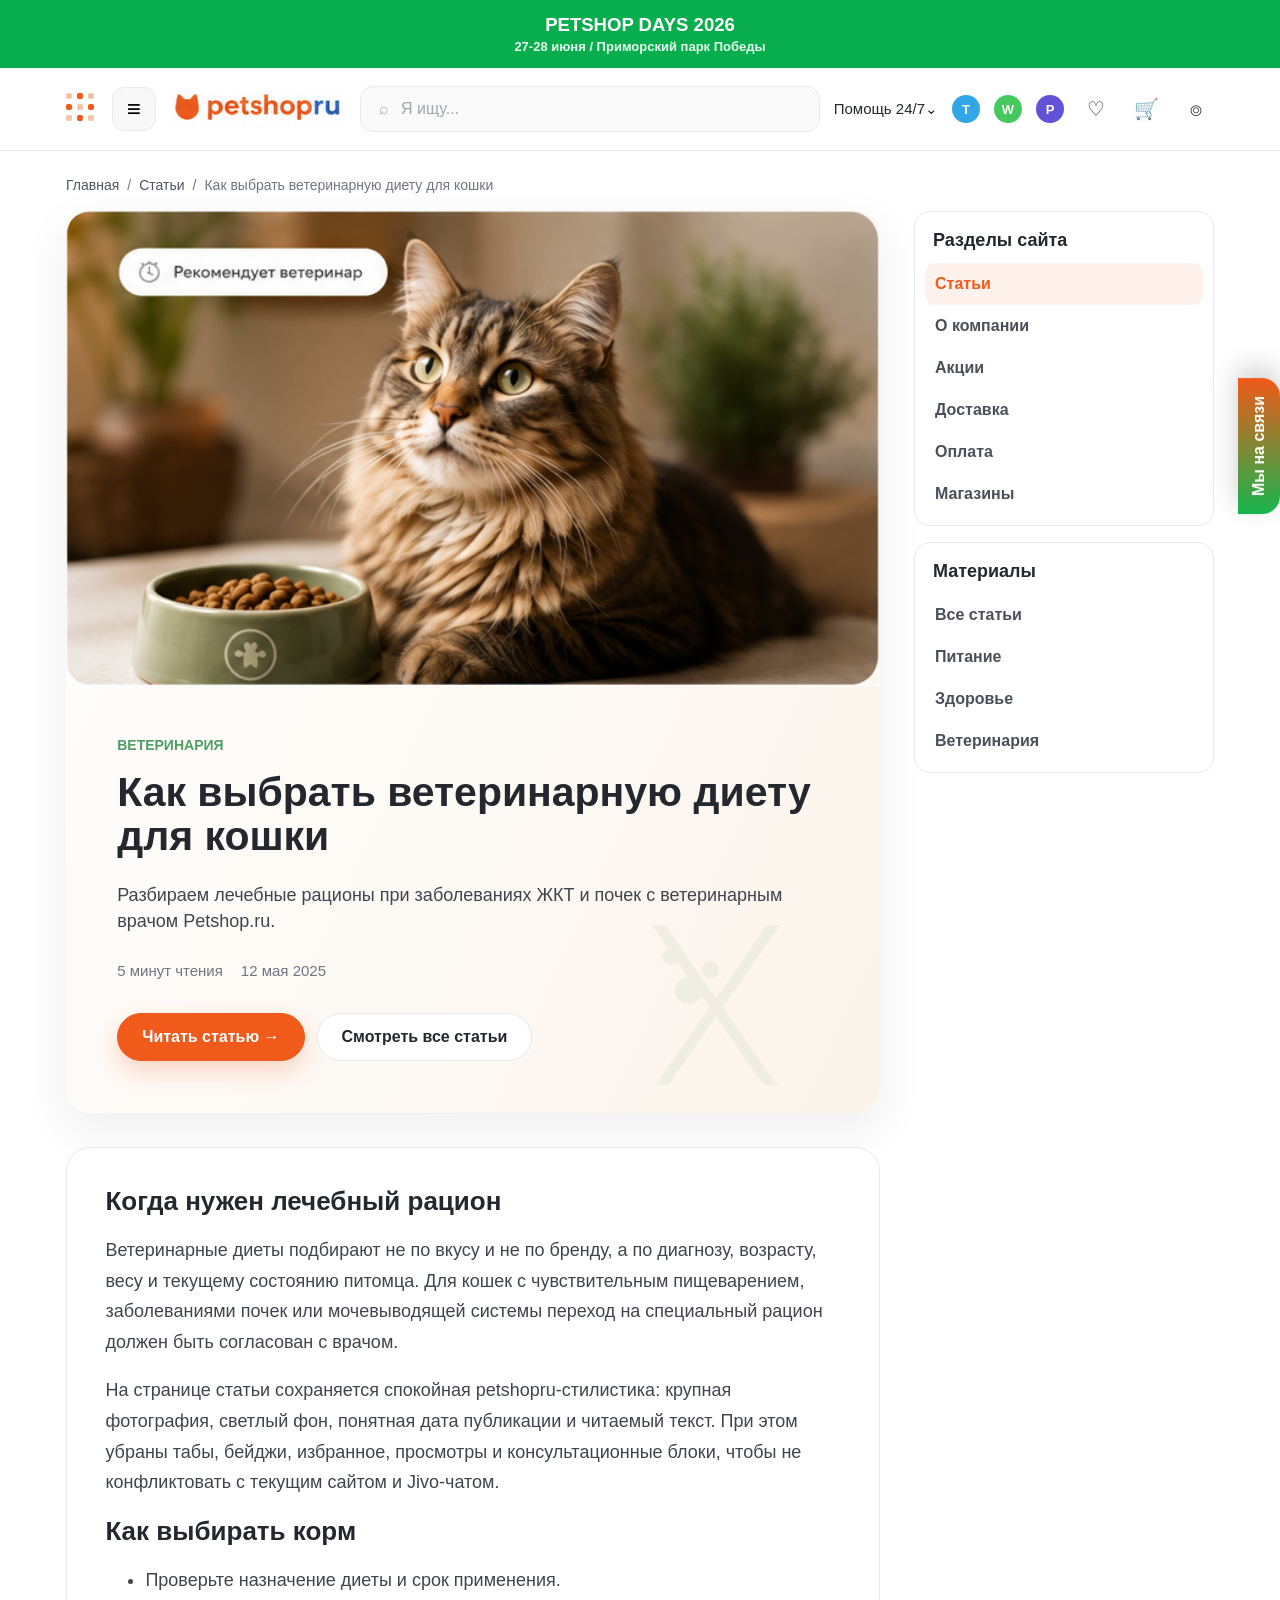
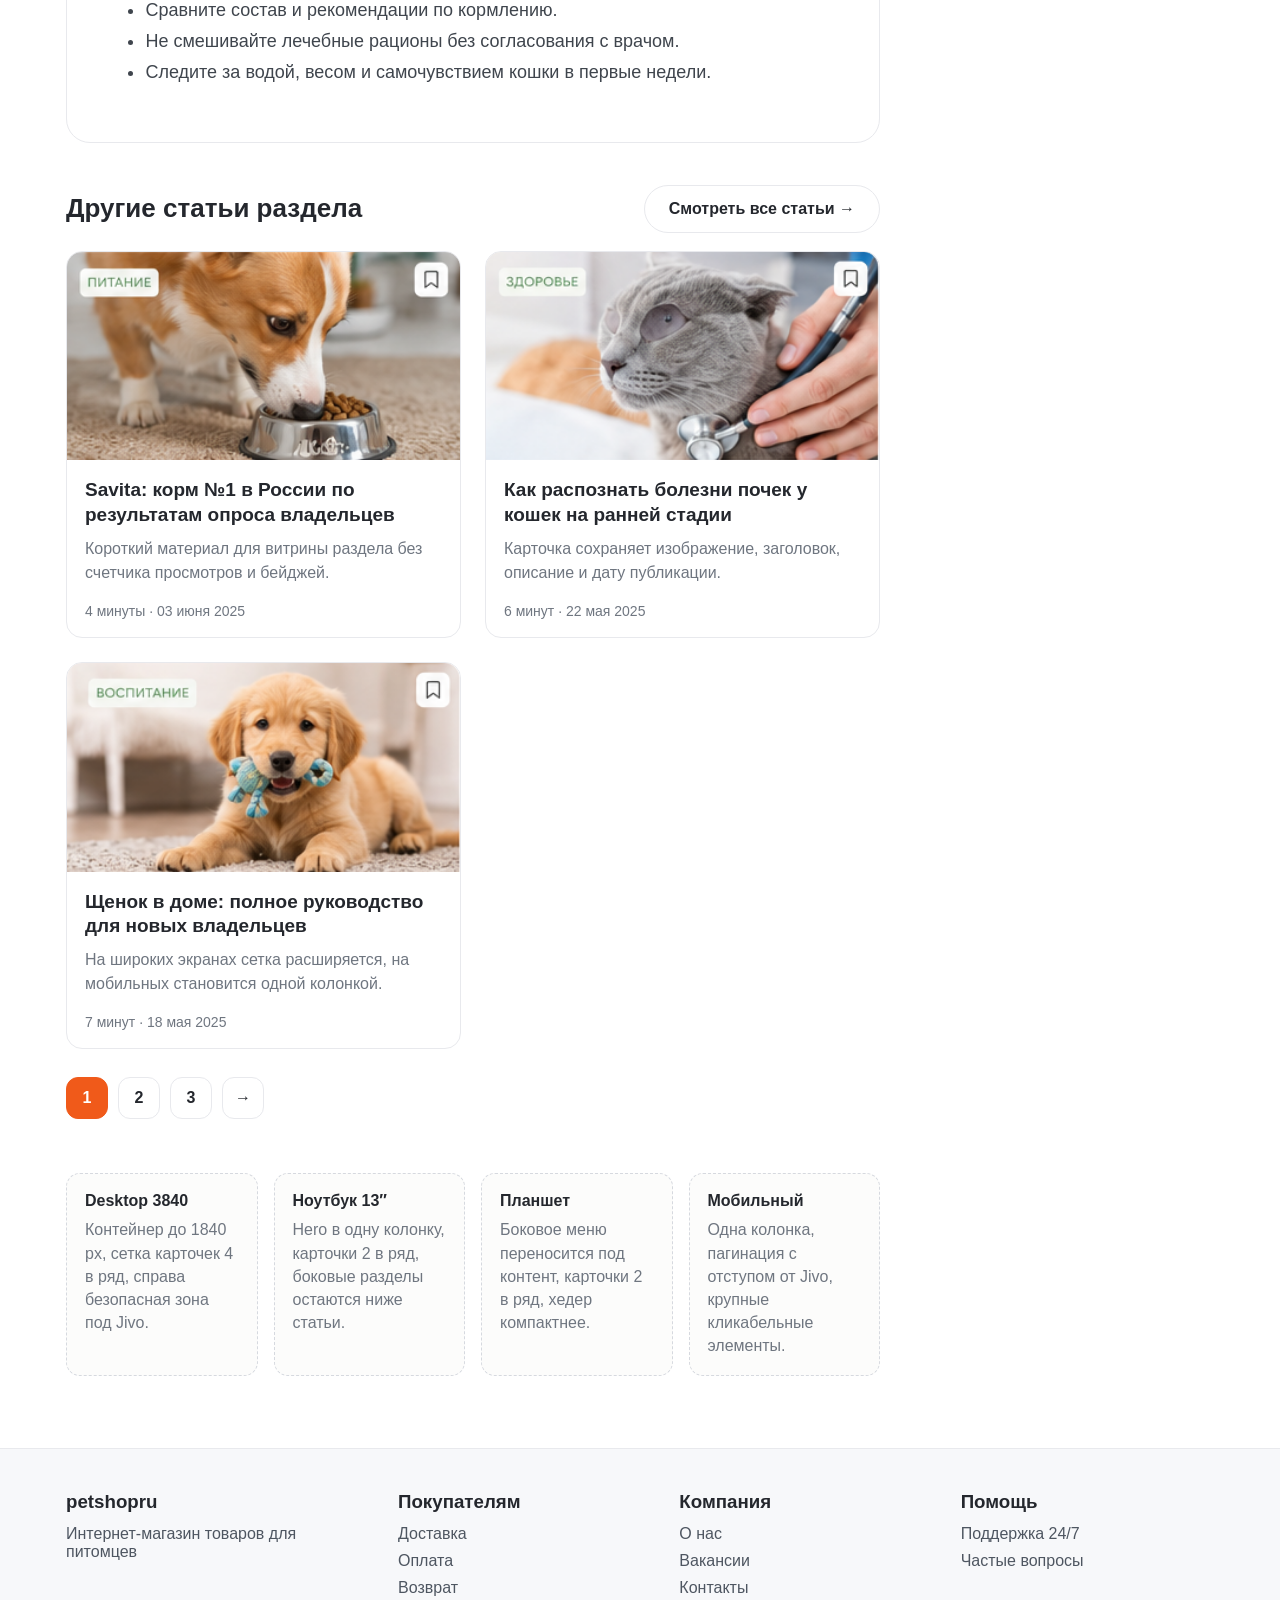
==== index.html @ e394b423 "Add petshop article prototype" ====
<!doctype html>
<html lang="ru">
  <head>
    <meta charset="utf-8">
    <meta name="viewport" content="width=device-width, initial-scale=1">
    <title>Petshop.ru — прототип страницы статьи</title>
    <link rel="stylesheet" href="styles.css">
  </head>
  <body>
    <div class="top-promo">
      <div>
        <span>PETSHOP DAYS 2026</span>
        <small>27-28 июня / Приморский парк Победы</small>
      </div>
    </div>

    <header class="site-header">
      <div class="header-inner">
        <div class="catalog-dot" aria-hidden="true"><i></i><i></i><i></i><i></i><i></i><i></i><i></i><i></i><i></i></div>
        <button class="burger" aria-label="Открыть меню">≡</button>
        <a class="logo" href="#"><img src="assets/petshop-logo.png" alt="petshopru"></a>
        <div class="search" aria-label="Поиск по сайту">⌕ <span>Я ищу...</span></div>
        <nav class="header-actions" aria-label="Быстрые действия">
          <a class="help" href="#">Помощь 24/7⌄</a>
          <span class="messenger telegram">T</span>
          <span class="messenger whatsapp">W</span>
          <span class="messenger chat">P</span>
          <a class="icon-btn" href="#" aria-label="Избранное">♡</a>
          <a class="icon-btn" href="#" aria-label="Корзина">🛒</a>
          <a class="icon-btn" href="#" aria-label="Профиль">⌾</a>
        </nav>
      </div>
    </header>

    <main class="page-shell">
      <nav class="breadcrumbs" aria-label="Хлебные крошки">
        <a href="#">Главная</a><span>/</span>
        <a href="#">Статьи</a><span>/</span>
        <span>Как выбрать ветеринарную диету для кошки</span>
      </nav>

      <div class="layout">
        <div>
          <section class="article-hero">
            <img src="assets/hero-cat.png" alt="Кошка рядом с миской корма">
            <div class="hero-copy">
              <p class="eyebrow">Ветеринария</p>
              <h1>Как выбрать ветеринарную диету для кошки</h1>
              <p class="lead">Разбираем лечебные рационы при заболеваниях ЖКТ и почек с ветеринарным врачом Petshop.ru.</p>
              <div class="meta">
                <span>5 минут чтения</span>
                <span>12 мая 2025</span>
              </div>
              <div class="cta-row">
                <a class="button primary" href="#article">Читать статью →</a>
                <a class="button" href="articles.html">Смотреть все статьи</a>
              </div>
            </div>
          </section>

          <article class="content-card" id="article">
            <h2>Когда нужен лечебный рацион</h2>
            <p>Ветеринарные диеты подбирают не по вкусу и не по бренду, а по диагнозу, возрасту, весу и текущему состоянию питомца. Для кошек с чувствительным пищеварением, заболеваниями почек или мочевыводящей системы переход на специальный рацион должен быть согласован с врачом.</p>
            <p>На странице статьи сохраняется спокойная petshopru-стилистика: крупная фотография, светлый фон, понятная дата публикации и читаемый текст. При этом убраны табы, бейджи, избранное, просмотры и консультационные блоки, чтобы не конфликтовать с текущим сайтом и Jivo-чатом.</p>
            <h2>Как выбирать корм</h2>
            <ul>
              <li>Проверьте назначение диеты и срок применения.</li>
              <li>Сравните состав и рекомендации по кормлению.</li>
              <li>Не смешивайте лечебные рационы без согласования с врачом.</li>
              <li>Следите за водой, весом и самочувствием кошки в первые недели.</li>
            </ul>
          </article>

          <section class="related" aria-labelledby="related-title">
            <div class="section-head">
              <h2 id="related-title">Другие статьи раздела</h2>
              <a class="button" href="articles.html">Смотреть все статьи →</a>
            </div>
            <div class="article-grid">
              <a class="article-card" href="articles.html">
                <img src="assets/card-dog-food.png" alt="Собака рядом с миской">
                <div class="card-body">
                  <h3>Savita: корм №1 в России по результатам опроса владельцев</h3>
                  <p>Короткий материал для витрины раздела без счетчика просмотров и бейджей.</p>
                  <span class="card-meta">4 минуты · 03 июня 2025</span>
                </div>
              </a>
              <a class="article-card" href="articles.html">
                <img src="assets/card-cat-vet.png" alt="Осмотр кошки у ветеринара">
                <div class="card-body">
                  <h3>Как распознать болезни почек у кошек на ранней стадии</h3>
                  <p>Карточка сохраняет изображение, заголовок, описание и дату публикации.</p>
                  <span class="card-meta">6 минут · 22 мая 2025</span>
                </div>
              </a>
              <a class="article-card" href="articles.html">
                <img src="assets/card-puppy.png" alt="Щенок с игрушкой">
                <div class="card-body">
                  <h3>Щенок в доме: полное руководство для новых владельцев</h3>
                  <p>На широких экранах сетка расширяется, на мобильных становится одной колонкой.</p>
                  <span class="card-meta">7 минут · 18 мая 2025</span>
                </div>
              </a>
            </div>
            <nav class="pager" aria-label="Пагинация статей в разделе">
              <a class="active" href="#">1</a>
              <a href="articles.html">2</a>
              <a href="articles.html">3</a>
              <a href="articles.html">→</a>
            </nav>
          </section>

          <section class="figma-notes" aria-label="Заметки для Figma">
            <div class="note"><b>Desktop 3840</b><span>Контейнер до 1840 px, сетка карточек 4 в ряд, справа безопасная зона под Jivo.</span></div>
            <div class="note"><b>Ноутбук 13″</b><span>Hero в одну колонку, карточки 2 в ряд, боковые разделы остаются ниже статьи.</span></div>
            <div class="note"><b>Планшет</b><span>Боковое меню переносится под контент, карточки 2 в ряд, хедер компактнее.</span></div>
            <div class="note"><b>Мобильный</b><span>Одна колонка, пагинация с отступом от Jivo, крупные кликабельные элементы.</span></div>
          </section>
        </div>

        <aside class="aside" aria-label="Соседние разделы сайта">
          <section class="side-box">
            <h3>Разделы сайта</h3>
            <nav class="side-list">
              <a class="active" href="#">Статьи</a>
              <a href="#">О компании</a>
              <a href="#">Акции</a>
              <a href="#">Доставка</a>
              <a href="#">Оплата</a>
              <a href="#">Магазины</a>
            </nav>
          </section>
          <section class="side-box">
            <h3>Материалы</h3>
            <nav class="side-list">
              <a href="articles.html">Все статьи</a>
              <a href="#">Питание</a>
              <a href="#">Здоровье</a>
              <a href="#">Ветеринария</a>
            </nav>
          </section>
        </aside>
      </div>
    </main>

    <div class="jivo-tab">Мы на связи</div>

    <footer class="site-footer">
      <div class="footer-inner">
        <div>
          <h3>petshopru</h3>
          <span>Интернет-магазин товаров для питомцев</span>
        </div>
        <div><h3>Покупателям</h3><a href="#">Доставка</a><a href="#">Оплата</a><a href="#">Возврат</a></div>
        <div><h3>Компания</h3><a href="#">О нас</a><a href="#">Вакансии</a><a href="#">Контакты</a></div>
        <div><h3>Помощь</h3><a href="#">Поддержка 24/7</a><a href="#">Частые вопросы</a></div>
      </div>
    </footer>
  </body>
</html>
---- styles.css ----
:root {
  --orange: #f05a1a;
  --orange-dark: #d9440a;
  --blue: #256db4;
  --green: #4f9f63;
  --ink: #24272d;
  --muted: #6f7680;
  --line: #e8e9ed;
  --soft: #f7f7f5;
  --cream: #fbf5eb;
  --white: #ffffff;
  --shadow: 0 16px 48px rgba(34, 39, 46, 0.08);
  --radius-lg: 24px;
  --radius-md: 16px;
  --radius-sm: 10px;
  --safe-chat: 88px;
  font-family: Inter, "Segoe UI", Arial, sans-serif;
  color: var(--ink);
}

* {
  box-sizing: border-box;
}

body {
  margin: 0;
  background: #fff;
  color: var(--ink);
  letter-spacing: 0;
}

a {
  color: inherit;
  text-decoration: none;
}

img {
  display: block;
  max-width: 100%;
}

.top-promo {
  min-height: 68px;
  display: grid;
  place-items: center;
  background: #08ae4d;
  color: #fff;
  font-weight: 800;
  text-align: center;
  padding: 10px 24px;
}

.top-promo span {
  display: block;
  font-size: clamp(18px, 1.45vw, 30px);
  line-height: 1.15;
}

.top-promo small {
  display: block;
  margin-top: 4px;
  font-size: 13px;
  opacity: 0.9;
}

.site-header {
  position: sticky;
  top: 0;
  z-index: 20;
  background: rgba(255, 255, 255, 0.96);
  border-bottom: 1px solid var(--line);
  backdrop-filter: blur(18px);
}

.header-inner,
.footer-inner,
.page-shell {
  width: min(calc(100% - var(--safe-chat)), 1840px);
  margin: 0 auto;
}

.header-inner {
  min-height: 82px;
  display: grid;
  grid-template-columns: auto auto auto 1fr auto;
  align-items: center;
  gap: 22px;
  padding: 0 22px;
}

.catalog-dot {
  width: 32px;
  height: 32px;
  display: grid;
  grid-template-columns: repeat(3, 6px);
  grid-auto-rows: 6px;
  gap: 5px;
}

.catalog-dot i {
  border-radius: 2px;
  background: #f05a1a;
}

.catalog-dot i:nth-child(odd) {
  background: #f2c4a9;
}

.burger {
  width: 44px;
  height: 44px;
  display: grid;
  place-items: center;
  border: 1px solid var(--line);
  border-radius: 12px;
  background: #f8f8f8;
  font-size: 24px;
}

.logo {
  display: flex;
  align-items: center;
  width: 197px;
  min-width: 160px;
}

.logo img {
  width: 100%;
  height: auto;
}

.search {
  height: 46px;
  max-width: 620px;
  width: 100%;
  justify-self: center;
  display: flex;
  align-items: center;
  gap: 12px;
  padding: 0 18px;
  border: 1px solid var(--line);
  border-radius: 13px;
  color: #a0a5ad;
  background: #fafafa;
}

.header-actions {
  display: flex;
  align-items: center;
  gap: 14px;
  font-size: 15px;
  white-space: nowrap;
}

.icon-btn {
  width: 36px;
  height: 36px;
  display: grid;
  place-items: center;
  border: 1px solid transparent;
  border-radius: 50%;
  background: #fff;
  font-size: 20px;
}

.messenger {
  width: 28px;
  height: 28px;
  border-radius: 50%;
  display: grid;
  place-items: center;
  color: #fff;
  font-size: 13px;
  font-weight: 800;
}

.messenger.telegram {
  background: #31a7e8;
}

.messenger.whatsapp {
  background: #45c85d;
}

.messenger.chat {
  background: #6153d8;
}

.page-shell {
  padding: 26px 22px 72px;
}

.breadcrumbs {
  display: flex;
  flex-wrap: wrap;
  align-items: center;
  gap: 8px;
  margin: 0 0 18px;
  color: var(--muted);
  font-size: 14px;
}

.breadcrumbs a {
  color: #4e5661;
}

.layout {
  display: grid;
  grid-template-columns: minmax(0, 1fr) 300px;
  gap: 34px;
  align-items: start;
}

.article-hero {
  display: grid;
  grid-template-columns: minmax(360px, 0.92fr) minmax(360px, 1fr);
  overflow: hidden;
  border-radius: var(--radius-lg);
  background: linear-gradient(115deg, #fff 0%, #fbf4eb 100%);
  box-shadow: var(--shadow);
}

.article-hero img {
  width: 100%;
  height: 100%;
  min-height: 420px;
  object-fit: cover;
}

.hero-copy {
  min-height: 420px;
  display: flex;
  flex-direction: column;
  justify-content: center;
  padding: clamp(34px, 4vw, 72px);
  position: relative;
}

.hero-copy:after {
  content: "";
  position: absolute;
  right: 44px;
  bottom: 28px;
  width: 220px;
  height: 160px;
  opacity: 0.12;
  background:
    radial-gradient(circle at 25% 20%, #9eb08d 0 8px, transparent 9px),
    radial-gradient(circle at 43% 28%, #9eb08d 0 8px, transparent 9px),
    radial-gradient(circle at 33% 41%, #9eb08d 0 13px, transparent 14px),
    linear-gradient(55deg, transparent 44%, #9eb08d 45% 48%, transparent 49%),
    linear-gradient(125deg, transparent 45%, #9eb08d 46% 49%, transparent 50%);
}

.eyebrow {
  color: var(--green);
  font-weight: 800;
  text-transform: uppercase;
  font-size: 14px;
  margin: 0 0 18px;
}

h1 {
  margin: 0;
  max-width: 760px;
  font-size: clamp(38px, 3.2vw, 64px);
  line-height: 1.06;
  font-weight: 900;
}

.lead {
  margin: 24px 0 0;
  max-width: 720px;
  color: #3f454d;
  font-size: clamp(18px, 1.15vw, 23px);
  line-height: 1.45;
}

.meta {
  display: flex;
  align-items: center;
  gap: 18px;
  margin: 28px 0 0;
  color: var(--muted);
  font-size: 15px;
}

.cta-row {
  display: flex;
  flex-wrap: wrap;
  gap: 12px;
  margin-top: 34px;
}

.button {
  display: inline-flex;
  align-items: center;
  justify-content: center;
  gap: 10px;
  min-height: 48px;
  padding: 0 24px;
  border-radius: 999px;
  border: 1px solid var(--line);
  background: #fff;
  color: var(--ink);
  font-weight: 800;
}

.button.primary {
  border-color: var(--orange);
  background: var(--orange);
  color: #fff;
  box-shadow: 0 10px 24px rgba(240, 90, 26, 0.24);
}

.content-card {
  margin-top: 34px;
  padding: clamp(28px, 3vw, 54px);
  border: 1px solid var(--line);
  border-radius: var(--radius-lg);
  background: #fff;
}

.content-card h2 {
  margin: 0 0 18px;
  font-size: clamp(26px, 1.8vw, 36px);
}

.content-card p,
.content-card li {
  color: #3f454d;
  font-size: 18px;
  line-height: 1.7;
}

.content-card p {
  margin: 0 0 18px;
}

.aside {
  position: sticky;
  top: 112px;
  display: grid;
  gap: 16px;
}

.side-box {
  border: 1px solid var(--line);
  border-radius: var(--radius-md);
  background: #fff;
  overflow: hidden;
}

.side-box h3 {
  margin: 0;
  padding: 18px 18px 12px;
  font-size: 18px;
}

.side-list {
  display: grid;
  padding: 0 10px 10px;
}

.side-list a {
  padding: 12px 10px;
  border-radius: 10px;
  color: #4a5059;
  font-weight: 650;
}

.side-list a.active,
.side-list a:hover {
  background: #fff2ec;
  color: var(--orange);
}

.related {
  margin-top: 42px;
}

.section-head {
  display: flex;
  align-items: center;
  justify-content: space-between;
  gap: 24px;
  margin-bottom: 18px;
}

.section-head h2 {
  margin: 0;
  font-size: clamp(26px, 1.7vw, 34px);
}

.article-grid {
  display: grid;
  grid-template-columns: repeat(3, minmax(0, 1fr));
  gap: 24px;
}

.article-card {
  min-width: 0;
  display: flex;
  flex-direction: column;
  overflow: hidden;
  border: 1px solid var(--line);
  border-radius: var(--radius-md);
  background: #fff;
  transition: transform 0.18s ease, box-shadow 0.18s ease;
}

.article-card:hover {
  transform: translateY(-2px);
  box-shadow: var(--shadow);
}

.article-card img {
  width: 100%;
  aspect-ratio: 16 / 8.5;
  object-fit: cover;
}

.card-body {
  display: flex;
  flex: 1;
  flex-direction: column;
  padding: 18px;
}

.card-body h3 {
  margin: 0;
  font-size: 19px;
  line-height: 1.28;
}

.card-body p {
  margin: 10px 0 18px;
  color: var(--muted);
  line-height: 1.5;
}

.card-meta {
  margin-top: auto;
  color: var(--muted);
  font-size: 14px;
}

.pager {
  display: flex;
  flex-wrap: wrap;
  gap: 10px;
  margin-top: 28px;
}

.pager a {
  min-width: 42px;
  height: 42px;
  display: grid;
  place-items: center;
  border: 1px solid var(--line);
  border-radius: 12px;
  background: #fff;
  font-weight: 800;
}

.pager a.active {
  border-color: var(--orange);
  background: var(--orange);
  color: #fff;
}

.list-hero {
  border-radius: var(--radius-lg);
  background: linear-gradient(115deg, #fff7ef 0%, #f7fbf2 100%);
  padding: clamp(28px, 4vw, 70px);
  margin-bottom: 30px;
}

.list-hero h1 {
  max-width: 780px;
}

.list-toolbar {
  display: flex;
  justify-content: space-between;
  gap: 20px;
  margin: 26px 0;
  color: var(--muted);
}

.figma-notes {
  margin-top: 54px;
  display: grid;
  grid-template-columns: repeat(4, minmax(0, 1fr));
  gap: 16px;
}

.note {
  padding: 18px;
  border: 1px dashed #d6d9df;
  border-radius: 14px;
  background: #fcfcfb;
}

.note b {
  display: block;
  margin-bottom: 8px;
}

.note span {
  color: var(--muted);
  line-height: 1.45;
}

.jivo-tab {
  position: fixed;
  right: 0;
  top: 42%;
  z-index: 30;
  writing-mode: vertical-rl;
  transform: rotate(180deg);
  padding: 18px 12px;
  border-radius: 18px 0 0 18px;
  background: linear-gradient(180deg, #17b64f, #f05a1a);
  color: #fff;
  font-weight: 900;
  box-shadow: 0 10px 28px rgba(0, 0, 0, 0.2);
}

.site-footer {
  border-top: 1px solid var(--line);
  background: #f7f8fa;
}

.footer-inner {
  display: grid;
  grid-template-columns: 1.2fr repeat(3, 1fr);
  gap: 28px;
  padding: 42px 22px;
  color: #4e5661;
}

.footer-inner h3 {
  margin: 0 0 12px;
  color: var(--ink);
}

.footer-inner a,
.footer-inner span {
  display: block;
  margin: 9px 0;
}

@media (min-width: 2200px) {
  .article-grid {
    grid-template-columns: repeat(4, minmax(0, 1fr));
  }

  .layout {
    grid-template-columns: minmax(0, 1fr) 340px;
  }
}

@media (max-width: 1320px) {
  .header-inner {
    grid-template-columns: auto auto auto 1fr auto;
    gap: 14px;
  }

  .logo {
    width: 176px;
  }

  .article-hero {
    grid-template-columns: 1fr;
  }

  .article-hero img {
    min-height: 330px;
  }

  .article-grid {
    grid-template-columns: repeat(2, minmax(0, 1fr));
  }
}

@media (max-width: 1024px) {
  .header-inner,
  .footer-inner,
  .page-shell {
    width: min(100% - 32px, 980px);
  }

  .header-actions .help,
  .search {
    display: none;
  }

  .layout {
    grid-template-columns: 1fr;
  }

  .aside {
    position: static;
    grid-template-columns: repeat(2, minmax(0, 1fr));
  }

  .figma-notes {
    grid-template-columns: repeat(2, minmax(0, 1fr));
  }

  .footer-inner {
    grid-template-columns: repeat(2, 1fr);
  }
}

@media (max-width: 680px) {
  .top-promo {
    display: none;
  }

  .header-inner {
    min-height: 66px;
    grid-template-columns: auto 1fr auto;
    padding: 0;
  }

  .catalog-dot,
  .header-actions .messenger,
  .header-actions .icon-btn:nth-last-child(n + 2) {
    display: none;
  }

  .logo {
    width: 154px;
    min-width: 132px;
  }

  .page-shell {
    padding: 18px 16px 54px;
    width: 100%;
  }

  .breadcrumbs {
    font-size: 13px;
  }

  .article-hero {
    border-radius: 18px;
  }

  .article-hero img {
    min-height: 250px;
  }

  .hero-copy {
    min-height: auto;
    padding: 28px 22px 30px;
  }

  h1 {
    font-size: 34px;
  }

  .lead,
  .content-card p,
  .content-card li {
    font-size: 16px;
  }

  .meta {
    flex-direction: column;
    align-items: flex-start;
    gap: 8px;
  }

  .content-card {
    padding: 24px 20px;
    border-radius: 18px;
  }

  .aside,
  .article-grid,
  .figma-notes,
  .footer-inner {
    grid-template-columns: 1fr;
  }

  .section-head {
    align-items: flex-start;
    flex-direction: column;
  }

  .jivo-tab {
    top: auto;
    bottom: 18px;
    right: 12px;
    writing-mode: horizontal-tb;
    transform: none;
    border-radius: 999px;
    padding: 12px 16px;
    max-width: calc(100vw - 24px);
  }

  .pager {
    padding-right: 96px;
  }
}
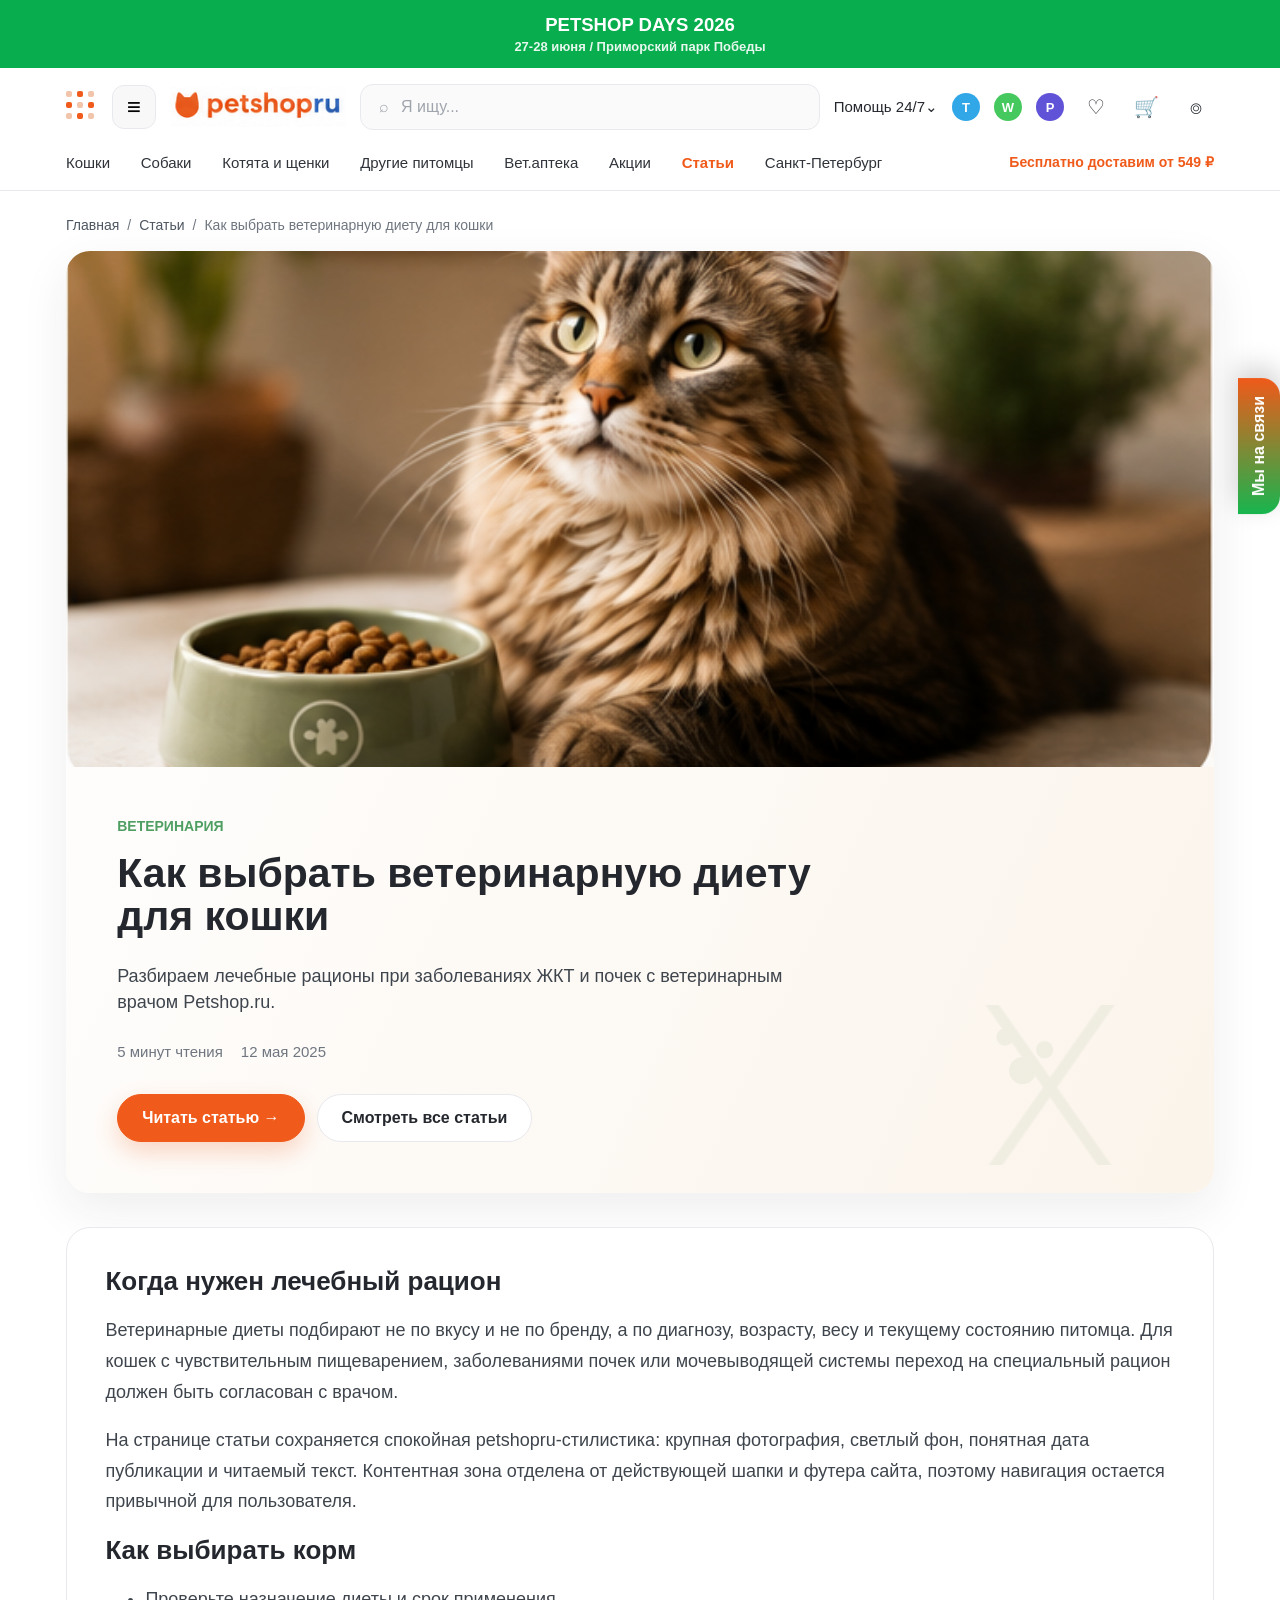
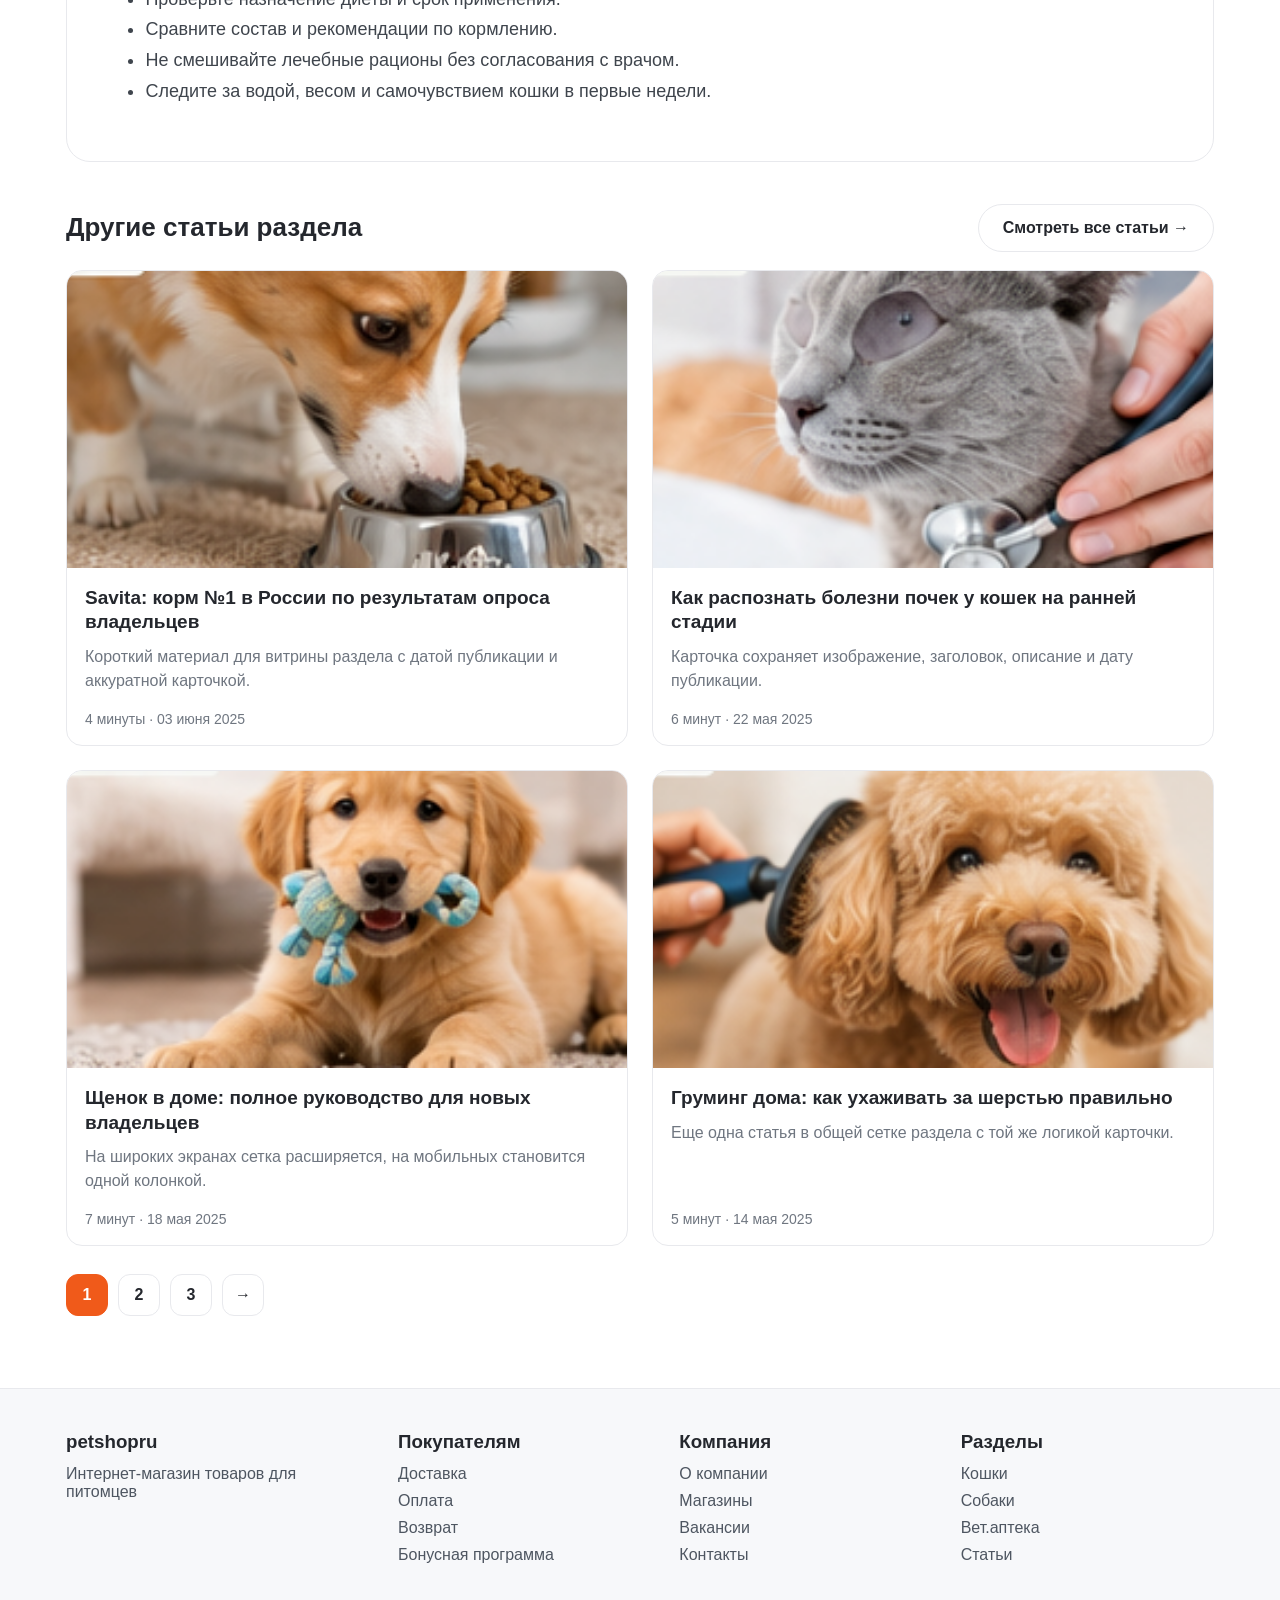
==== commit f4ce10e3: "Update articles grid prototype" ====
--- a/index.html
+++ b/index.html
@@ -30,6 +30,17 @@
           <a class="icon-btn" href="#" aria-label="Профиль">⌾</a>
         </nav>
       </div>
+      <nav class="site-menu" aria-label="Основное меню Petshop.ru">
+        <a href="#">Кошки</a>
+        <a href="#">Собаки</a>
+        <a href="#">Котята и щенки</a>
+        <a href="#">Другие питомцы</a>
+        <a href="#">Вет.аптека</a>
+        <a href="#">Акции</a>
+        <a class="active" href="#">Статьи</a>
+        <span>Санкт-Петербург</span>
+        <strong>Бесплатно доставим от 549 ₽</strong>
+      </nav>
     </header>
 
     <main class="page-shell">
@@ -45,7 +56,7 @@
             <img src="assets/hero-cat.png" alt="Кошка рядом с миской корма">
             <div class="hero-copy">
               <p class="eyebrow">Ветеринария</p>
-              <h1>Как выбрать ветеринарную диету для кошки</h1>
+              <h1><span>Как выбрать</span> <span>ветеринарную</span> <span>диету для кошки</span></h1>
               <p class="lead">Разбираем лечебные рационы при заболеваниях ЖКТ и почек с ветеринарным врачом Petshop.ru.</p>
               <div class="meta">
                 <span>5 минут чтения</span>
@@ -61,7 +72,7 @@
           <article class="content-card" id="article">
             <h2>Когда нужен лечебный рацион</h2>
             <p>Ветеринарные диеты подбирают не по вкусу и не по бренду, а по диагнозу, возрасту, весу и текущему состоянию питомца. Для кошек с чувствительным пищеварением, заболеваниями почек или мочевыводящей системы переход на специальный рацион должен быть согласован с врачом.</p>
-            <p>На странице статьи сохраняется спокойная petshopru-стилистика: крупная фотография, светлый фон, понятная дата публикации и читаемый текст. При этом убраны табы, бейджи, избранное, просмотры и консультационные блоки, чтобы не конфликтовать с текущим сайтом и Jivo-чатом.</p>
+            <p>На странице статьи сохраняется спокойная petshopru-стилистика: крупная фотография, светлый фон, понятная дата публикации и читаемый текст. Контентная зона отделена от действующей шапки и футера сайта, поэтому навигация остается привычной для пользователя.</p>
             <h2>Как выбирать корм</h2>
             <ul>
               <li>Проверьте назначение диеты и срок применения.</li>
@@ -81,7 +92,7 @@
                 <img src="assets/card-dog-food.png" alt="Собака рядом с миской">
                 <div class="card-body">
                   <h3>Savita: корм №1 в России по результатам опроса владельцев</h3>
-                  <p>Короткий материал для витрины раздела без счетчика просмотров и бейджей.</p>
+                  <p>Короткий материал для витрины раздела с датой публикации и аккуратной карточкой.</p>
                   <span class="card-meta">4 минуты · 03 июня 2025</span>
                 </div>
               </a>
@@ -101,6 +112,14 @@
                   <span class="card-meta">7 минут · 18 мая 2025</span>
                 </div>
               </a>
+              <a class="article-card" href="articles.html">
+                <img src="assets/card-grooming.png" alt="Собаку расчесывают">
+                <div class="card-body">
+                  <h3>Груминг дома: как ухаживать за шерстью правильно</h3>
+                  <p>Еще одна статья в общей сетке раздела с той же логикой карточки.</p>
+                  <span class="card-meta">5 минут · 14 мая 2025</span>
+                </div>
+              </a>
             </div>
             <nav class="pager" aria-label="Пагинация статей в разделе">
               <a class="active" href="#">1</a>
@@ -110,36 +129,8 @@
             </nav>
           </section>
 
-          <section class="figma-notes" aria-label="Заметки для Figma">
-            <div class="note"><b>Desktop 3840</b><span>Контейнер до 1840 px, сетка карточек 4 в ряд, справа безопасная зона под Jivo.</span></div>
-            <div class="note"><b>Ноутбук 13″</b><span>Hero в одну колонку, карточки 2 в ряд, боковые разделы остаются ниже статьи.</span></div>
-            <div class="note"><b>Планшет</b><span>Боковое меню переносится под контент, карточки 2 в ряд, хедер компактнее.</span></div>
-            <div class="note"><b>Мобильный</b><span>Одна колонка, пагинация с отступом от Jivo, крупные кликабельные элементы.</span></div>
-          </section>
         </div>
 
-        <aside class="aside" aria-label="Соседние разделы сайта">
-          <section class="side-box">
-            <h3>Разделы сайта</h3>
-            <nav class="side-list">
-              <a class="active" href="#">Статьи</a>
-              <a href="#">О компании</a>
-              <a href="#">Акции</a>
-              <a href="#">Доставка</a>
-              <a href="#">Оплата</a>
-              <a href="#">Магазины</a>
-            </nav>
-          </section>
-          <section class="side-box">
-            <h3>Материалы</h3>
-            <nav class="side-list">
-              <a href="articles.html">Все статьи</a>
-              <a href="#">Питание</a>
-              <a href="#">Здоровье</a>
-              <a href="#">Ветеринария</a>
-            </nav>
-          </section>
-        </aside>
       </div>
     </main>
 
@@ -151,9 +142,9 @@
           <h3>petshopru</h3>
           <span>Интернет-магазин товаров для питомцев</span>
         </div>
-        <div><h3>Покупателям</h3><a href="#">Доставка</a><a href="#">Оплата</a><a href="#">Возврат</a></div>
-        <div><h3>Компания</h3><a href="#">О нас</a><a href="#">Вакансии</a><a href="#">Контакты</a></div>
-        <div><h3>Помощь</h3><a href="#">Поддержка 24/7</a><a href="#">Частые вопросы</a></div>
+        <div><h3>Покупателям</h3><a href="#">Доставка</a><a href="#">Оплата</a><a href="#">Возврат</a><a href="#">Бонусная программа</a></div>
+        <div><h3>Компания</h3><a href="#">О компании</a><a href="#">Магазины</a><a href="#">Вакансии</a><a href="#">Контакты</a></div>
+        <div><h3>Разделы</h3><a href="#">Кошки</a><a href="#">Собаки</a><a href="#">Вет.аптека</a><a href="#">Статьи</a></div>
       </div>
     </footer>
   </body>
--- a/styles.css
+++ b/styles.css
@@ -27,6 +27,7 @@
   background: #fff;
   color: var(--ink);
   letter-spacing: 0;
+  overflow-x: hidden;
 }
 
 a {
@@ -69,7 +70,6 @@
   z-index: 20;
   background: rgba(255, 255, 255, 0.96);
   border-bottom: 1px solid var(--line);
-  backdrop-filter: blur(18px);
 }
 
 .header-inner,
@@ -80,12 +80,43 @@
 }
 
 .header-inner {
-  min-height: 82px;
+  min-height: 78px;
   display: grid;
   grid-template-columns: auto auto auto 1fr auto;
   align-items: center;
   gap: 22px;
   padding: 0 22px;
+}
+
+.site-menu {
+  width: min(calc(100% - var(--safe-chat)), 1840px);
+  min-height: 44px;
+  margin: 0 auto;
+  display: flex;
+  align-items: center;
+  gap: clamp(16px, 2.4vw, 42px);
+  overflow-x: auto;
+  padding: 0 22px 12px;
+  color: #30343a;
+  font-size: 15px;
+  white-space: nowrap;
+}
+
+.site-menu a,
+.site-menu span,
+.site-menu strong {
+  flex: 0 0 auto;
+}
+
+.site-menu a.active {
+  color: var(--orange);
+  font-weight: 800;
+}
+
+.site-menu strong {
+  margin-left: auto;
+  color: var(--orange);
+  font-size: 14px;
 }
 
 .catalog-dot {
@@ -200,18 +231,27 @@
   font-size: 14px;
 }
 
+.breadcrumbs span,
+.breadcrumbs a {
+  min-width: 0;
+  overflow-wrap: anywhere;
+}
+
 .breadcrumbs a {
   color: #4e5661;
 }
 
 .layout {
-  display: grid;
-  grid-template-columns: minmax(0, 1fr) 300px;
-  gap: 34px;
-  align-items: start;
+  display: block;
+}
+
+.layout > * {
+  min-width: 0;
 }
 
 .article-hero {
+  width: 100%;
+  min-width: 0;
   display: grid;
   grid-template-columns: minmax(360px, 0.92fr) minmax(360px, 1fr);
   overflow: hidden;
@@ -225,15 +265,22 @@
   height: 100%;
   min-height: 420px;
   object-fit: cover;
+  object-position: center;
 }
 
 .hero-copy {
+  min-width: 0;
+  overflow: hidden;
   min-height: 420px;
   display: flex;
   flex-direction: column;
   justify-content: center;
   padding: clamp(34px, 4vw, 72px);
   position: relative;
+}
+
+.hero-copy > * {
+  min-width: 0;
 }
 
 .hero-copy:after {
@@ -266,6 +313,12 @@
   font-size: clamp(38px, 3.2vw, 64px);
   line-height: 1.06;
   font-weight: 900;
+  overflow-wrap: anywhere;
+  word-break: normal;
+}
+
+h1 span {
+  display: inline;
 }
 
 .lead {
@@ -274,6 +327,7 @@
   color: #3f454d;
   font-size: clamp(18px, 1.15vw, 23px);
   line-height: 1.45;
+  overflow-wrap: anywhere;
 }
 
 .meta {
@@ -293,6 +347,7 @@
 }
 
 .button {
+  max-width: 100%;
   display: inline-flex;
   align-items: center;
   justify-content: center;
@@ -304,6 +359,7 @@
   background: #fff;
   color: var(--ink);
   font-weight: 800;
+  text-align: center;
 }
 
 .button.primary {
@@ -314,6 +370,8 @@
 }
 
 .content-card {
+  min-width: 0;
+  overflow: hidden;
   margin-top: 34px;
   padding: clamp(28px, 3vw, 54px);
   border: 1px solid var(--line);
@@ -331,6 +389,7 @@
   color: #3f454d;
   font-size: 18px;
   line-height: 1.7;
+  overflow-wrap: anywhere;
 }
 
 .content-card p {
@@ -394,7 +453,7 @@
 
 .article-grid {
   display: grid;
-  grid-template-columns: repeat(3, minmax(0, 1fr));
+  grid-template-columns: repeat(4, minmax(0, 1fr));
   gap: 24px;
 }
 
@@ -486,30 +545,6 @@
   gap: 20px;
   margin: 26px 0;
   color: var(--muted);
-}
-
-.figma-notes {
-  margin-top: 54px;
-  display: grid;
-  grid-template-columns: repeat(4, minmax(0, 1fr));
-  gap: 16px;
-}
-
-.note {
-  padding: 18px;
-  border: 1px dashed #d6d9df;
-  border-radius: 14px;
-  background: #fcfcfb;
-}
-
-.note b {
-  display: block;
-  margin-bottom: 8px;
-}
-
-.note span {
-  color: var(--muted);
-  line-height: 1.45;
 }
 
 .jivo-tab {
@@ -553,11 +588,7 @@
 
 @media (min-width: 2200px) {
   .article-grid {
-    grid-template-columns: repeat(4, minmax(0, 1fr));
-  }
-
-  .layout {
-    grid-template-columns: minmax(0, 1fr) 340px;
+    grid-template-columns: repeat(5, minmax(0, 1fr));
   }
 }
 
@@ -587,7 +618,8 @@
 @media (max-width: 1024px) {
   .header-inner,
   .footer-inner,
-  .page-shell {
+  .page-shell,
+  .site-menu {
     width: min(100% - 32px, 980px);
   }
 
@@ -602,10 +634,6 @@
 
   .aside {
     position: static;
-    grid-template-columns: repeat(2, minmax(0, 1fr));
-  }
-
-  .figma-notes {
     grid-template-columns: repeat(2, minmax(0, 1fr));
   }
 
@@ -636,6 +664,17 @@
     min-width: 132px;
   }
 
+  .site-menu {
+    width: 100%;
+    padding: 0 16px 10px;
+    gap: 20px;
+    font-size: 14px;
+  }
+
+  .site-menu strong {
+    margin-left: 0;
+  }
+
   .page-shell {
     padding: 18px 16px 54px;
     width: 100%;
@@ -645,8 +684,14 @@
     font-size: 13px;
   }
 
+  .breadcrumbs span:last-child {
+    flex-basis: 100%;
+  }
+
   .article-hero {
     border-radius: 18px;
+    width: 100%;
+    max-width: calc(100vw - 32px);
   }
 
   .article-hero img {
@@ -659,7 +704,26 @@
   }
 
   h1 {
-    font-size: 34px;
+    font-size: 30px;
+    line-height: 1.14;
+  }
+
+  h1 span {
+    display: block;
+  }
+
+  .hero-copy h1,
+  .hero-copy .lead,
+  .content-card h2,
+  .content-card p,
+  .content-card li {
+    max-width: calc(100vw - 96px);
+    overflow-wrap: anywhere;
+  }
+
+  .content-card h2 {
+    font-size: 24px;
+    line-height: 1.22;
   }
 
   .lead,
@@ -674,14 +738,24 @@
     gap: 8px;
   }
 
+  .cta-row {
+    align-items: stretch;
+    flex-direction: column;
+  }
+
+  .button {
+    width: 100%;
+  }
+
   .content-card {
+    width: 100%;
+    max-width: calc(100vw - 32px);
     padding: 24px 20px;
     border-radius: 18px;
   }
 
   .aside,
   .article-grid,
-  .figma-notes,
   .footer-inner {
     grid-template-columns: 1fr;
   }
